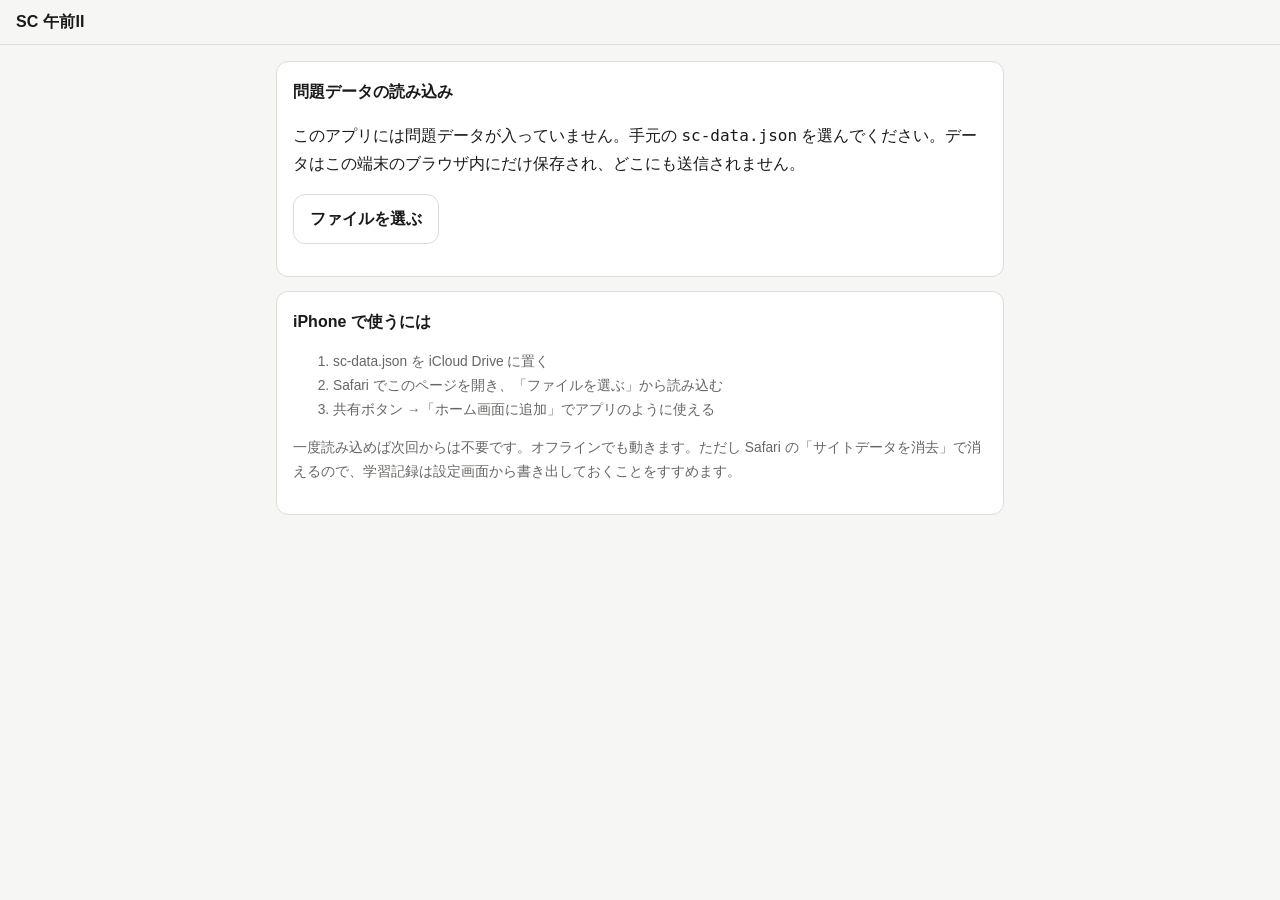
==== app/index.html @ 018119f4 "情報処理安全確保支援士 午前II 学習ツール 過去問19回分から午前II 475問を抽出するパイプラインと、それを学習する 静的Webアプリ。  抽出（tools/）: - 問題冊子はテキスト層のない" ====
<!doctype html>
<html lang="ja" data-theme="auto">
<head>
<meta charset="utf-8">
<meta name="viewport" content="width=device-width, initial-scale=1, viewport-fit=cover">
<title>SC 午前II</title>
<meta name="description" content="情報処理安全確保支援士試験 午前IIの学習ツール">
<meta name="theme-color" content="#f6f6f4" media="(prefers-color-scheme: light)">
<meta name="theme-color" content="#14140f" media="(prefers-color-scheme: dark)">
<meta name="apple-mobile-web-app-capable" content="yes">
<meta name="apple-mobile-web-app-status-bar-style" content="default">
<meta name="apple-mobile-web-app-title" content="SC午前II">
<link rel="manifest" href="manifest.webmanifest">
<link rel="apple-touch-icon" href="icons/icon-180.png">
<link rel="icon" href="icons/icon-192.png">
<link rel="stylesheet" href="css/app.css">
</head>
<body>
<div class="app">
  <header class="bar">
    <h1 id="title">SC 午前II</h1>
    <div class="spacer"></div>
    <div id="bar-extra" class="row"></div>
  </header>
  <main id="view"><p class="muted">読み込み中…</p></main>
</div>
<script type="module" src="js/main.js"></script>
</body>
</html>
---- app/css/app.css ----
/* 情報処理安全確保支援士 午前II — 素のCSS。ビルド工程なし。 */

:root {
  --font-scale: 1;
  --bg: #f6f6f4;
  --surface: #ffffff;
  --surface-2: #f0f0ee;
  --fg: #1a1a1a;
  --fg-dim: #666663;
  --line: #dcdcd8;
  --accent: #1d4ed8;
  --accent-fg: #ffffff;
  --ok: #047857;
  --ok-bg: #e6f4ef;
  --ng: #b91c1c;
  --ng-bg: #fdeceb;
  --warn: #b45309;
  --radius: 12px;
  --tap: 44px;
  --pad: 16px;
  color-scheme: light;
}

@media (prefers-color-scheme: dark) {
  :root:not([data-theme='light']) {
    --bg: #14140f; --surface: #1e1e1a; --surface-2: #2a2a25;
    --fg: #ececE6; --fg-dim: #9c9c96; --line: #35352e;
    --accent: #93c5fd; --accent-fg: #10131a;
    --ok: #34d399; --ok-bg: #16302a; --ng: #fca5a5; --ng-bg: #351d1d;
    --warn: #fbbf24;
    color-scheme: dark;
  }
}
:root[data-theme='dark'] {
  --bg: #14140f; --surface: #1e1e1a; --surface-2: #2a2a25;
  --fg: #ececE6; --fg-dim: #9c9c96; --line: #35352e;
  --accent: #93c5fd; --accent-fg: #10131a;
  --ok: #34d399; --ok-bg: #16302a; --ng: #fca5a5; --ng-bg: #351d1d;
  --warn: #fbbf24;
  color-scheme: dark;
}

* { box-sizing: border-box; }

html {
  -webkit-text-size-adjust: 100%;          /* iOS: no surprise reflow on rotate */
  height: 100%;
}

body {
  margin: 0;
  min-height: 100dvh;                       /* not 100vh — iOS toolbars (§5-9) */
  background: var(--bg);
  color: var(--fg);
  font: calc(16px * var(--font-scale))/1.75 -apple-system, BlinkMacSystemFont,
        'Hiragino Sans', 'Noto Sans JP', 'Yu Gothic', sans-serif;
  overscroll-behavior-y: none;
}

/* --- shell --------------------------------------------------------------- */

.app {
  display: flex;
  flex-direction: column;
  min-height: 100dvh;
  padding-bottom: env(safe-area-inset-bottom);
}

header.bar {
  position: sticky; top: 0; z-index: 20;
  display: flex; align-items: center; gap: 10px;
  padding: max(8px, env(safe-area-inset-top)) var(--pad) 8px;
  padding-left: max(var(--pad), env(safe-area-inset-left));
  padding-right: max(var(--pad), env(safe-area-inset-right));
  background: color-mix(in srgb, var(--bg) 88%, transparent);
  backdrop-filter: saturate(180%) blur(12px);
  -webkit-backdrop-filter: saturate(180%) blur(12px);
  border-bottom: 1px solid var(--line);
}
header.bar h1 { font-size: 1rem; margin: 0; font-weight: 650; letter-spacing: .01em; }
header.bar .spacer { flex: 1; }

main {
  flex: 1;
  width: 100%; max-width: 760px; margin: 0 auto;
  padding: var(--pad);
  padding-left: max(var(--pad), env(safe-area-inset-left));
  padding-right: max(var(--pad), env(safe-area-inset-right));
}

/* --- controls ------------------------------------------------------------ */

button, .btn {
  min-height: var(--tap); min-width: var(--tap);
  padding: 10px 16px;
  font: inherit; font-weight: 600;
  color: var(--fg); background: var(--surface);
  border: 1px solid var(--line); border-radius: var(--radius);
  cursor: pointer;
  -webkit-tap-highlight-color: transparent;
  touch-action: manipulation;
}
button:active { transform: translateY(1px); }
button.primary { background: var(--accent); color: var(--accent-fg); border-color: transparent; }
button.ghost { background: transparent; }
button.icon { padding: 8px 10px; font-size: .9rem; }
button[disabled] { opacity: .45; cursor: default; }

input, select, textarea {
  font: inherit;
  font-size: max(16px, 1rem);               /* iOS: <16px zooms on focus (§5-9) */
  min-height: var(--tap);
  padding: 8px 10px;
  color: var(--fg); background: var(--surface);
  border: 1px solid var(--line); border-radius: 10px;
}

label.check {
  display: flex; align-items: center; gap: 10px;
  min-height: var(--tap); padding: 4px 2px; cursor: pointer;
}
label.check input { min-height: 0; width: 20px; height: 20px; accent-color: var(--accent); }

/* --- pieces -------------------------------------------------------------- */

.card {
  background: var(--surface);
  border: 1px solid var(--line);
  border-radius: var(--radius);
  padding: var(--pad);
  margin-bottom: 14px;
}
.card > h2 { margin: 0 0 10px; font-size: 1rem; }

.muted { color: var(--fg-dim); font-size: .86rem; }
.row { display: flex; gap: 10px; flex-wrap: wrap; align-items: center; }
.row.end { justify-content: flex-end; }
.grid { display: grid; gap: 10px; }
.grid.two { grid-template-columns: repeat(auto-fit, minmax(128px, 1fr)); }

.chips { display: flex; flex-wrap: wrap; gap: 8px; }
.chip {
  display: inline-flex; align-items: center; min-height: 36px;
  padding: 4px 12px; border-radius: 99px;
  border: 1px solid var(--line); background: var(--surface);
  font-size: .84rem; cursor: pointer; user-select: none;
}
.chip[aria-pressed='true'] { background: var(--accent); color: var(--accent-fg); border-color: transparent; }
.chip.static { cursor: default; background: var(--surface-2); }

.stat { display: flex; flex-direction: column; gap: 2px; }
.stat b { font-size: 1.5rem; font-weight: 700; line-height: 1.2; }
.stat span { color: var(--fg-dim); font-size: .78rem; }

.bar-track { height: 8px; border-radius: 99px; background: var(--surface-2); overflow: hidden; }
.bar-fill { height: 100%; background: var(--accent); }

/* --- question ------------------------------------------------------------ */

.qmeta { display: flex; align-items: center; gap: 8px; flex-wrap: wrap; margin-bottom: 10px; }
.qmeta .no { font-weight: 700; }
.qtext p { margin: 0 0 .6em; }
.qtext { margin-bottom: 14px; }

.figure { margin: 12px 0; }
.figure img {
  max-width: 100%; height: auto; display: block;
  border: 1px solid var(--line); border-radius: 10px; background: #fff;
  cursor: zoom-in;
}

ol.choices { list-style: none; margin: 0; padding: 0; display: grid; gap: 10px; }
ol.choices li { margin: 0; }
.choice {
  display: flex; gap: 12px; align-items: flex-start; width: 100%;
  min-height: var(--tap); padding: 12px 14px;
  text-align: left; font-weight: 400; line-height: 1.7;
  border-radius: var(--radius);
}
.choice .key {
  flex: 0 0 auto; width: 1.7em; font-weight: 700; color: var(--fg-dim);
}
.choice .body { flex: 1; min-width: 0; }
.choice .body img { max-width: 100%; height: auto; border-radius: 6px; background: #fff; cursor: zoom-in; }
/* A drawn choice needs the whole width to stay legible on a phone. */
.choice.has-figure { flex-direction: column; align-items: stretch; gap: 6px; }
.choice.has-figure .key { width: auto; }
.choice.has-figure .body { width: 100%; }
.choice[aria-pressed='true'] { border-color: var(--accent); box-shadow: inset 0 0 0 1px var(--accent); }
.choice.correct { background: var(--ok-bg); border-color: var(--ok); }
.choice.correct .key { color: var(--ok); }
.choice.wrong { background: var(--ng-bg); border-color: var(--ng); }
.choice.wrong .key { color: var(--ng); }
.choice .orig { color: var(--fg-dim); font-size: .76rem; margin-left: 6px; }

.verdict { margin: 14px 0 0; font-weight: 700; }
.verdict.ok { color: var(--ok); }
.verdict.ng { color: var(--ng); }

.explain {
  margin-top: 12px; padding: 12px 14px;
  border-left: 3px solid var(--accent);
  background: color-mix(in srgb, var(--accent) 7%, transparent);
  border-radius: 0 10px 10px 0;
}
.explain p { margin: 0 0 .6em; }
.explain p:last-child { margin-bottom: 0; }
.explain .src { color: var(--fg-dim); font-size: .74rem; margin-top: 8px; }

.timer { font-variant-numeric: tabular-nums; font-weight: 700; }
.timer.warn { color: var(--warn); }
.timer.danger { color: var(--ng); }

.navbar {
  position: sticky; bottom: 0;
  display: flex; gap: 10px; align-items: center;
  padding: 10px 0 max(10px, env(safe-area-inset-bottom));
  background: linear-gradient(to top, var(--bg) 72%, transparent);
}
.navbar .spacer { flex: 1; }

/* --- overlays ------------------------------------------------------------ */

.lightbox {
  position: fixed; inset: 0; z-index: 60;
  display: grid; place-items: center;
  background: rgba(0,0,0,.86); padding: 20px;
}
.lightbox img { max-width: 100%; max-height: 100%; border-radius: 8px; background: #fff; }

.toast {
  position: fixed; left: 50%; bottom: calc(24px + env(safe-area-inset-bottom));
  transform: translate(-50%, 12px); opacity: 0;
  z-index: 80; max-width: min(92vw, 460px);
  padding: 12px 16px; border-radius: 12px;
  background: var(--fg); color: var(--bg); font-size: .9rem;
  transition: opacity .22s, transform .22s;
  pointer-events: none;
}
.toast.in { opacity: 1; transform: translate(-50%, 0); }
.toast.err { background: var(--ng); color: #fff; }

table.plain { width: 100%; border-collapse: collapse; font-size: .9rem; }
table.plain th, table.plain td { padding: 7px 8px; border-bottom: 1px solid var(--line); text-align: left; }
table.plain th { color: var(--fg-dim); font-weight: 600; }
table.plain td.num, table.plain th.num { text-align: right; font-variant-numeric: tabular-nums; }

.scroll-x { overflow-x: auto; -webkit-overflow-scrolling: touch; }

svg.chart { display: block; width: 100%; max-width: 560px; height: auto; }
svg.chart text { fill: var(--fg-dim); font-size: 11px; }
svg.chart .track { fill: var(--surface-2); }
svg.chart .fill { fill: var(--accent); }
svg.chart .grid { stroke: var(--line); stroke-width: 1; }
svg.chart .line { fill: none; stroke: var(--accent); stroke-width: 2; }
svg.chart .dot { fill: var(--accent); }

@media (prefers-reduced-motion: reduce) {
  * { transition: none !important; animation: none !important; }
}
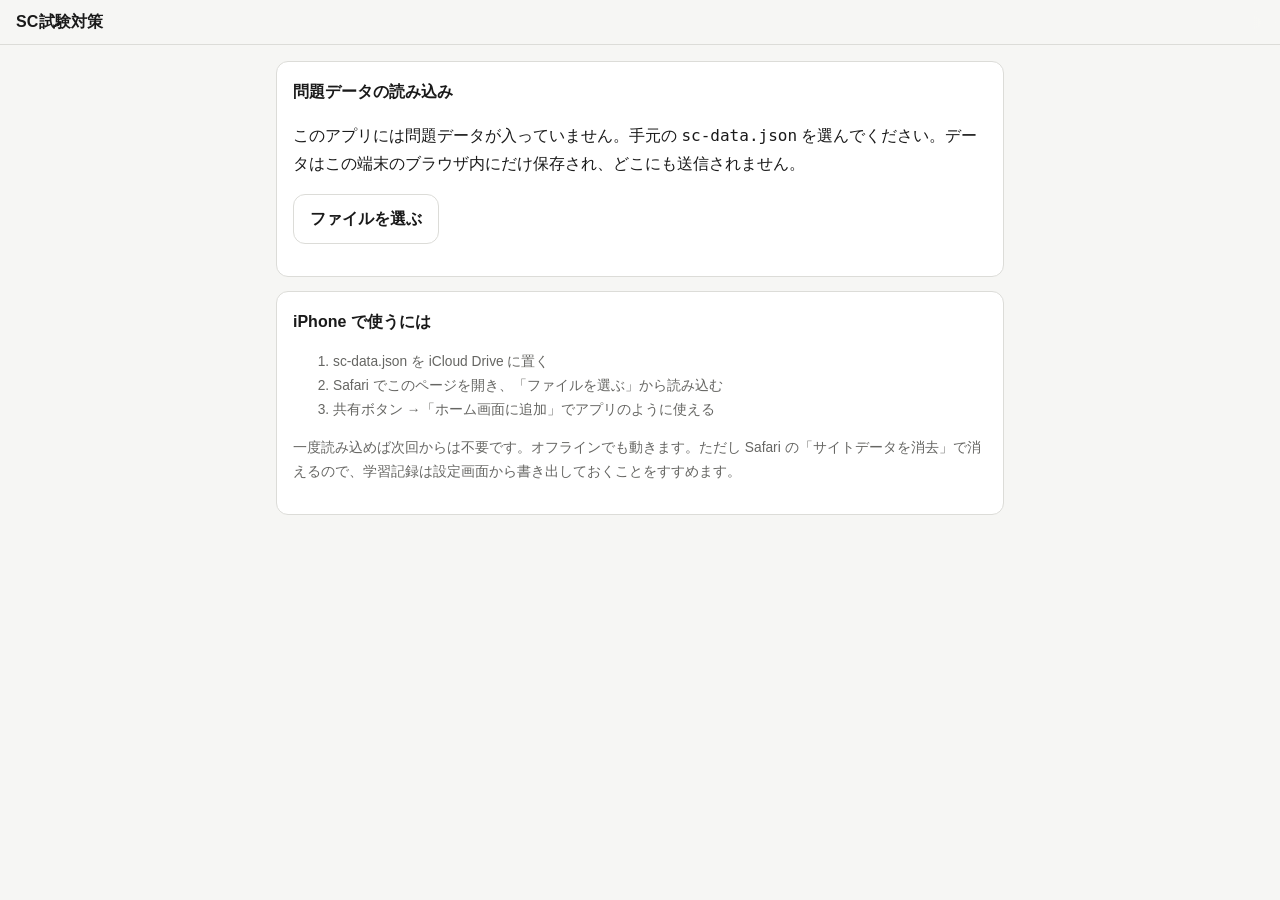
==== commit 496f50eb: "アプリ名を SC試験対策 にする 午前Iを足して午前II専用ではなくなったので、利用者に見える名前を改める。 タイトル、ヘッダ、ホーム画面追加時の名前、マニフェスト、アイコンの文字、 学習記録の書き出" ====
--- a/app/index.html
+++ b/app/index.html
@@ -3,13 +3,13 @@
 <head>
 <meta charset="utf-8">
 <meta name="viewport" content="width=device-width, initial-scale=1, viewport-fit=cover">
-<title>SC 午前II</title>
-<meta name="description" content="情報処理安全確保支援士試験 午前IIの学習ツール">
+<title>SC試験対策</title>
+<meta name="description" content="情報処理安全確保支援士試験 午前I・午前IIの学習ツール">
 <meta name="theme-color" content="#f6f6f4" media="(prefers-color-scheme: light)">
 <meta name="theme-color" content="#14140f" media="(prefers-color-scheme: dark)">
 <meta name="apple-mobile-web-app-capable" content="yes">
 <meta name="apple-mobile-web-app-status-bar-style" content="default">
-<meta name="apple-mobile-web-app-title" content="SC午前II">
+<meta name="apple-mobile-web-app-title" content="SC試験対策">
 <link rel="manifest" href="manifest.webmanifest">
 <link rel="apple-touch-icon" href="icons/icon-180.png">
 <link rel="icon" href="icons/icon-192.png">
@@ -18,7 +18,7 @@
 <body>
 <div class="app">
   <header class="bar">
-    <h1 id="title">SC 午前II</h1>
+    <h1 id="title">SC試験対策</h1>
     <div class="spacer"></div>
     <div id="bar-extra" class="row"></div>
   </header>
